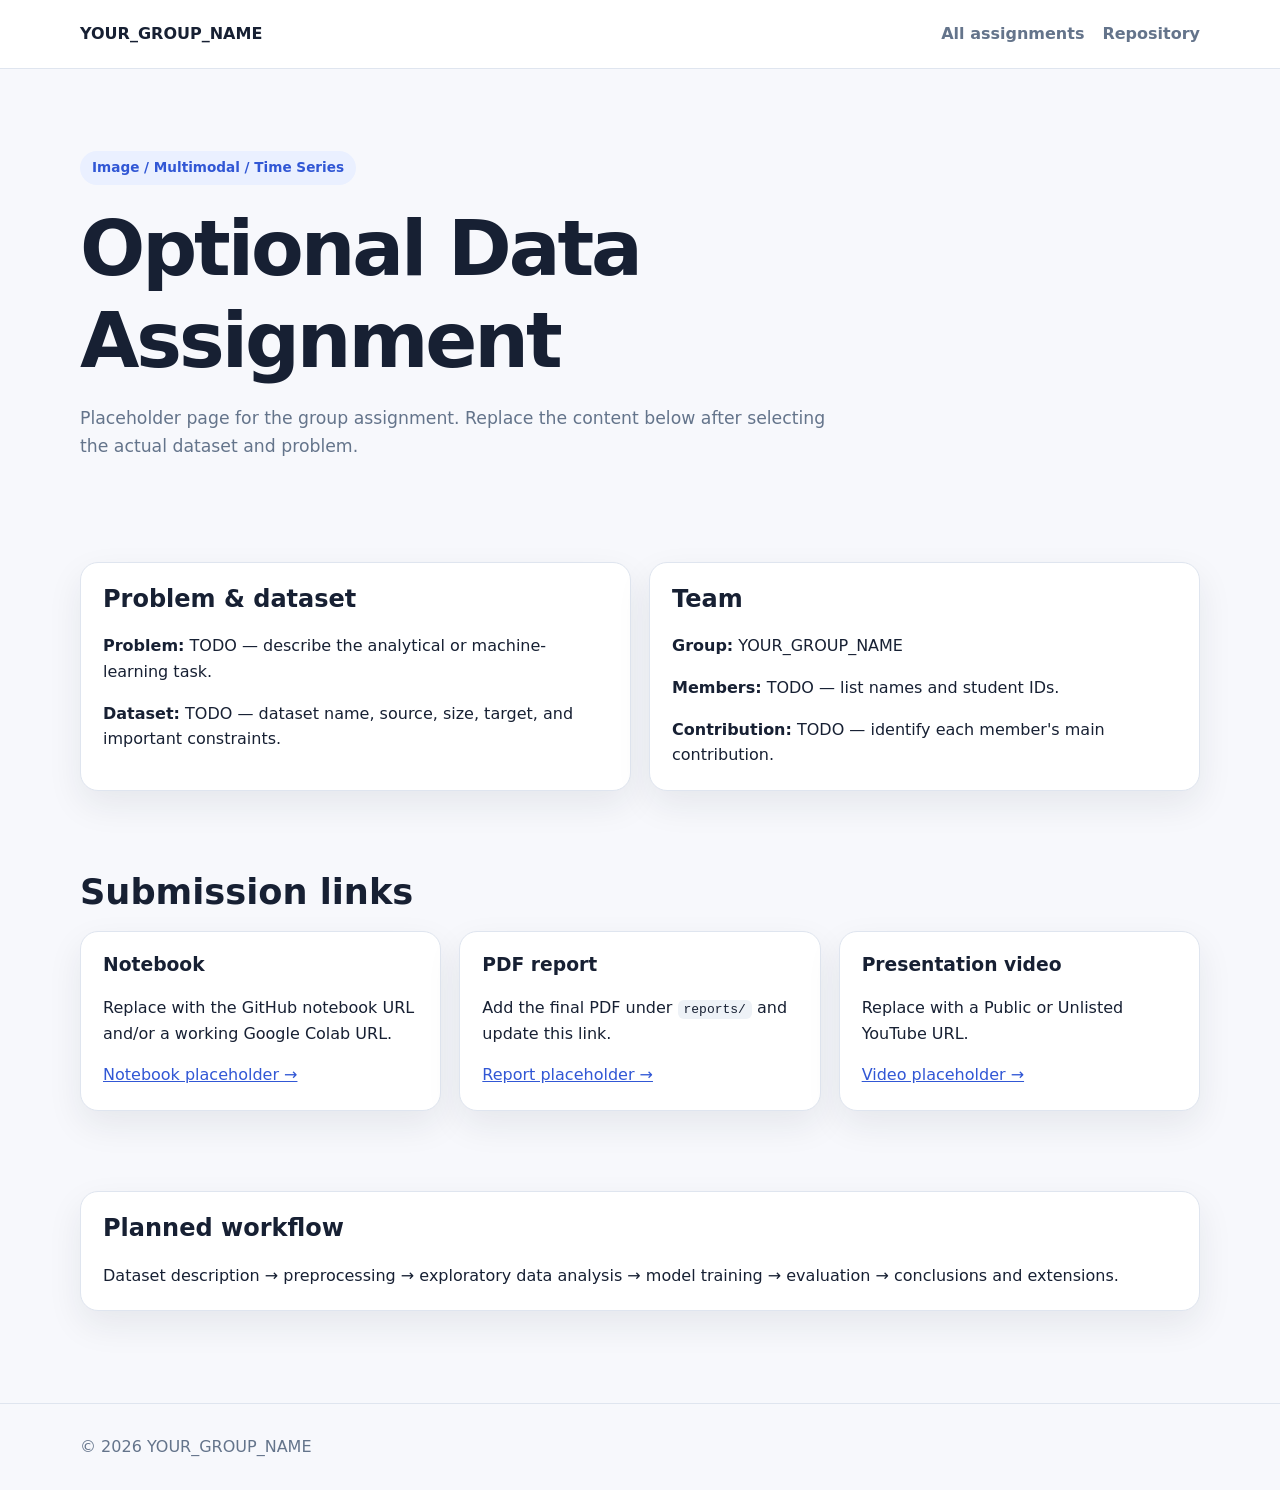
==== docs/assignments/optional/index.html @ 75478187 "first commit" ====
<!doctype html>
<html lang="en">
<head>
  <meta charset="utf-8" />
  <meta name="viewport" content="width=device-width, initial-scale=1" />
  <title>Optional Data Assignment | YOUR_GROUP_NAME</title>
  <link rel="stylesheet" href="../../assets/css/styles.css" />
</head>
<body>
  <header class="site-header">
    <div class="container nav">
      <a class="brand" href="../../">YOUR_GROUP_NAME</a>
      <nav class="nav-links" aria-label="Assignment navigation">
        <a href="../../#assignments">All assignments</a>
        <a href="https://github.com/YOUR_GITHUB_OR_ORG/YOUR_REPOSITORY">Repository</a>
      </nav>
    </div>
  </header>

  <main>
    <section class="hero">
      <div class="container">
        <span class="eyebrow">Image / Multimodal / Time Series</span>
        <h1>Optional Data Assignment</h1>
        <p>Placeholder page for the group assignment. Replace the content below after selecting the actual dataset and problem.</p>
      </div>
    </section>

    <section class="section">
      <div class="container grid two">
        <article class="card">
          <h2>Problem &amp; dataset</h2>
          <p><strong>Problem:</strong> TODO — describe the analytical or machine-learning task.</p>
          <p><strong>Dataset:</strong> TODO — dataset name, source, size, target, and important constraints.</p>
        </article>

        <article class="card">
          <h2>Team</h2>
          <p><strong>Group:</strong> YOUR_GROUP_NAME</p>
          <p><strong>Members:</strong> TODO — list names and student IDs.</p>
          <p><strong>Contribution:</strong> TODO — identify each member's main contribution.</p>
        </article>
      </div>
    </section>

    <section class="section">
      <div class="container">
        <h2 class="section-title">Submission links</h2>
        <div class="grid three">
          <article class="card">
            <h3>Notebook</h3>
            <p>Replace with the GitHub notebook URL and/or a working Google Colab URL.</p>
            <a href="../../../notebooks/optional.ipynb">Notebook placeholder →</a>
          </article>
          <article class="card">
            <h3>PDF report</h3>
            <p>Add the final PDF under <code>reports/</code> and update this link.</p>
            <a href="#">Report placeholder →</a>
          </article>
          <article class="card">
            <h3>Presentation video</h3>
            <p>Replace with a Public or Unlisted YouTube URL.</p>
            <a href="#">Video placeholder →</a>
          </article>
        </div>
      </div>
    </section>

    <section class="section">
      <div class="container card">
        <h2>Planned workflow</h2>
        <p>Dataset description → preprocessing → exploratory data analysis → model training → evaluation → conclusions and extensions.</p>
      </div>
    </section>
  </main>

  <footer>
    <div class="container">© <span data-year></span> YOUR_GROUP_NAME</div>
  </footer>
  <script src="../../assets/js/main.js"></script>
</body>
</html>
---- docs/assets/css/styles.css ----
:root {
  --bg: #f7f8fc;
  --surface: #ffffff;
  --text: #172033;
  --muted: #64748b;
  --primary: #3157d5;
  --primary-soft: #eaf0ff;
  --border: #dfe5ef;
  --shadow: 0 14px 35px rgba(23, 32, 51, 0.08);
}

* { box-sizing: border-box; }

html { scroll-behavior: smooth; }

body {
  margin: 0;
  font-family: Inter, ui-sans-serif, system-ui, -apple-system, BlinkMacSystemFont, "Segoe UI", sans-serif;
  color: var(--text);
  background: var(--bg);
  line-height: 1.6;
}

a { color: var(--primary); }

a:hover { text-decoration-thickness: 2px; }

.container {
  width: min(1120px, calc(100% - 32px));
  margin: 0 auto;
}

.site-header {
  position: sticky;
  top: 0;
  z-index: 20;
  background: rgba(255, 255, 255, 0.92);
  backdrop-filter: blur(12px);
  border-bottom: 1px solid var(--border);
}

.nav {
  min-height: 68px;
  display: flex;
  align-items: center;
  justify-content: space-between;
  gap: 24px;
}

.brand {
  font-weight: 800;
  color: var(--text);
  text-decoration: none;
}

.nav-links {
  display: flex;
  flex-wrap: wrap;
  gap: 18px;
}

.nav-links a {
  color: var(--muted);
  text-decoration: none;
  font-weight: 600;
}

.hero {
  padding: 82px 0 54px;
}

.eyebrow {
  display: inline-flex;
  padding: 6px 12px;
  border-radius: 999px;
  background: var(--primary-soft);
  color: var(--primary);
  font-weight: 800;
  font-size: 0.85rem;
}

h1, h2, h3 {
  line-height: 1.2;
  margin-top: 0;
}

h1 {
  max-width: 860px;
  margin-top: 18px;
  margin-bottom: 18px;
  font-size: clamp(2.2rem, 7vw, 4.8rem);
  letter-spacing: -0.04em;
}

.hero p {
  max-width: 760px;
  color: var(--muted);
  font-size: 1.08rem;
}

.actions {
  display: flex;
  flex-wrap: wrap;
  gap: 12px;
  margin-top: 28px;
}

.button {
  display: inline-flex;
  align-items: center;
  justify-content: center;
  min-height: 44px;
  padding: 0 18px;
  border-radius: 12px;
  border: 1px solid var(--primary);
  background: var(--primary);
  color: white;
  text-decoration: none;
  font-weight: 800;
}

.button.secondary {
  color: var(--primary);
  background: white;
}

.section {
  padding: 30px 0 50px;
}

.section-title {
  margin-bottom: 18px;
  font-size: clamp(1.5rem, 4vw, 2.2rem);
}

.grid {
  display: grid;
  gap: 18px;
}

.grid.two { grid-template-columns: repeat(2, minmax(0, 1fr)); }
.grid.three { grid-template-columns: repeat(3, minmax(0, 1fr)); }

.card {
  padding: 22px;
  background: var(--surface);
  border: 1px solid var(--border);
  border-radius: 18px;
  box-shadow: var(--shadow);
}

.card p:last-child { margin-bottom: 0; }

.meta-list {
  display: grid;
  gap: 10px;
  margin: 0;
  padding: 0;
  list-style: none;
}

.meta-list strong { display: inline-block; min-width: 145px; }

.assignment-card {
  display: flex;
  flex-direction: column;
  min-height: 220px;
}

.assignment-card .tag {
  align-self: flex-start;
  margin-bottom: 18px;
  padding: 5px 9px;
  border-radius: 999px;
  background: #eef2f7;
  color: #40506b;
  font-size: 0.78rem;
  font-weight: 800;
}

.assignment-card a {
  margin-top: auto;
  font-weight: 800;
}

.notice {
  border-left: 4px solid var(--primary);
  background: var(--primary-soft);
  padding: 16px 18px;
  border-radius: 0 12px 12px 0;
}

footer {
  margin-top: 42px;
  padding: 30px 0;
  color: var(--muted);
  border-top: 1px solid var(--border);
}

code {
  padding: 2px 6px;
  border-radius: 6px;
  background: #eef2f7;
}

@media (max-width: 780px) {
  .nav { align-items: flex-start; padding: 16px 0; }
  .nav-links { justify-content: flex-end; }
  .grid.two, .grid.three { grid-template-columns: 1fr; }
  .meta-list strong { min-width: auto; display: block; }
}
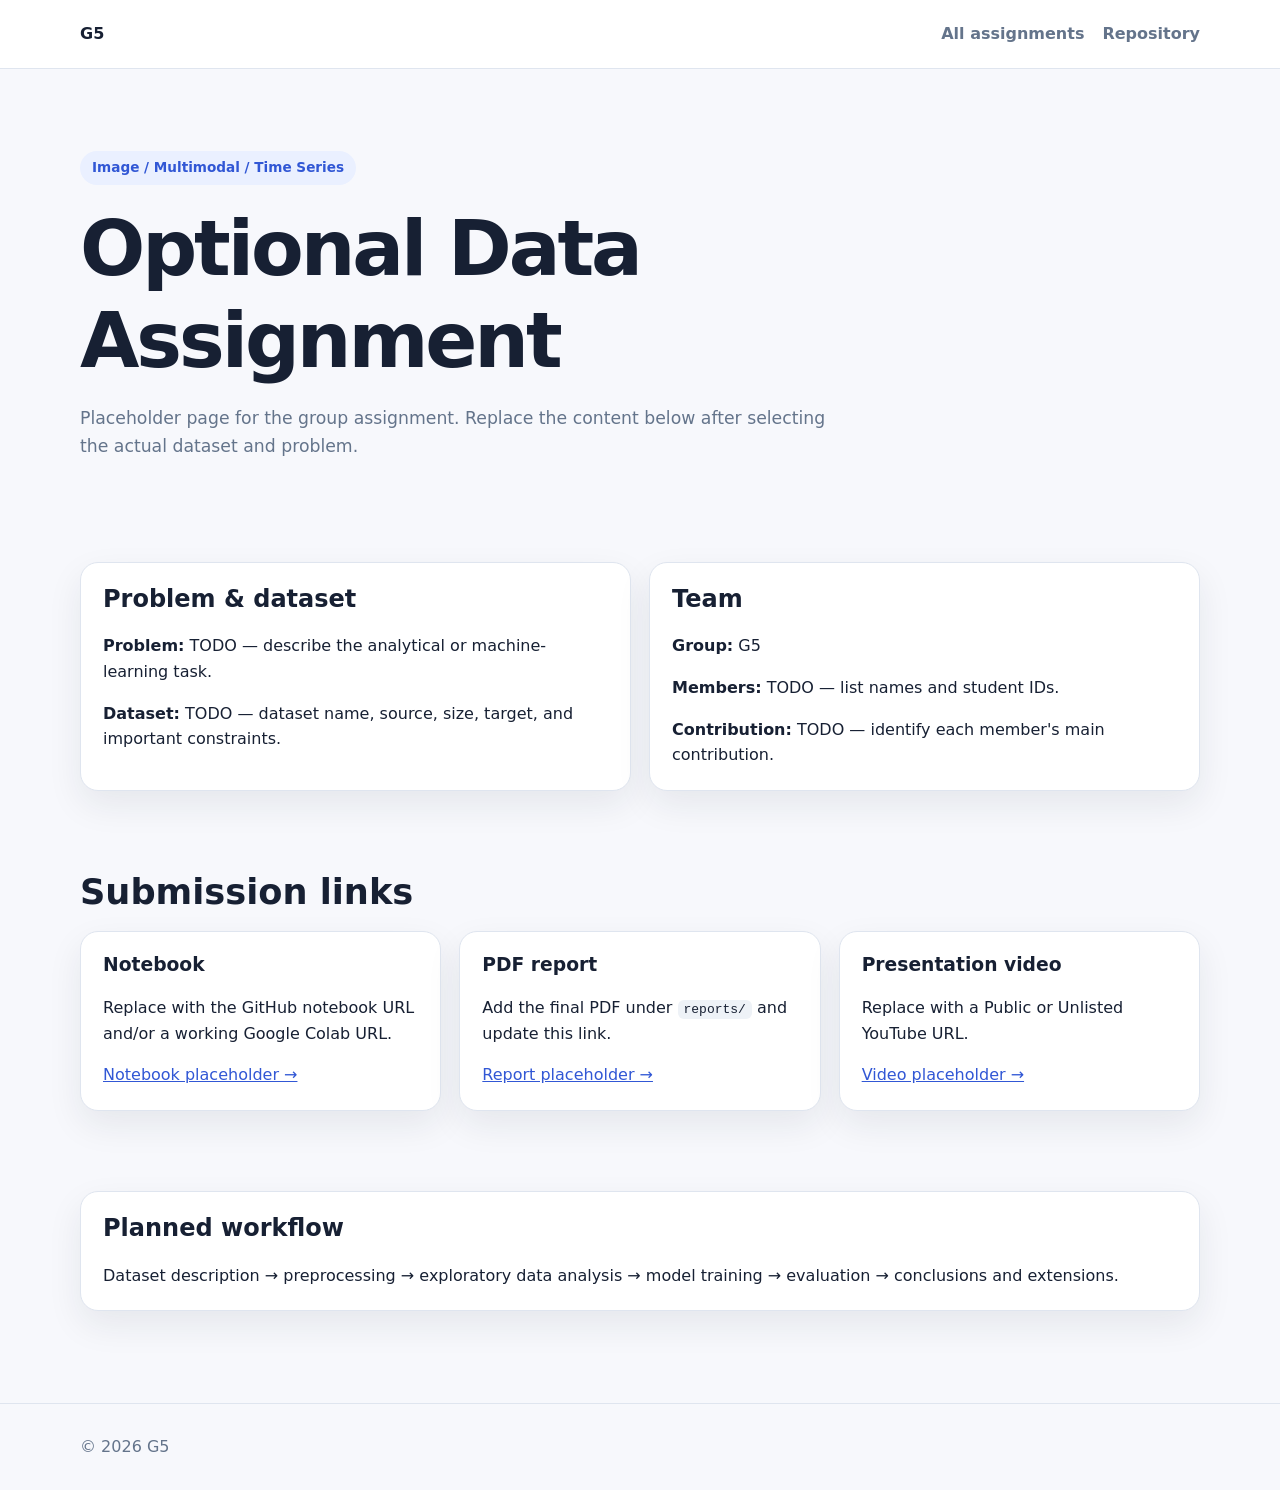
==== commit c13e522c: "Add text.ipynb implementation" ====
--- a/docs/assignments/optional/index.html
+++ b/docs/assignments/optional/index.html
@@ -3,16 +3,16 @@
 <head>
   <meta charset="utf-8" />
   <meta name="viewport" content="width=device-width, initial-scale=1" />
-  <title>Optional Data Assignment | YOUR_GROUP_NAME</title>
+  <title>Optional Data Assignment | G5</title>
   <link rel="stylesheet" href="../../assets/css/styles.css" />
 </head>
 <body>
   <header class="site-header">
     <div class="container nav">
-      <a class="brand" href="../../">YOUR_GROUP_NAME</a>
+      <a class="brand" href="../../">G5</a>
       <nav class="nav-links" aria-label="Assignment navigation">
         <a href="../../#assignments">All assignments</a>
-        <a href="https://github.com/YOUR_GITHUB_OR_ORG/YOUR_REPOSITORY">Repository</a>
+        <a href="https://github.com/nguyenvanhau896/data-analysis-and-visualization">Repository</a>
       </nav>
     </div>
   </header>
@@ -36,7 +36,7 @@
 
         <article class="card">
           <h2>Team</h2>
-          <p><strong>Group:</strong> YOUR_GROUP_NAME</p>
+          <p><strong>Group:</strong> G5</p>
           <p><strong>Members:</strong> TODO — list names and student IDs.</p>
           <p><strong>Contribution:</strong> TODO — identify each member's main contribution.</p>
         </article>
@@ -75,7 +75,7 @@
   </main>
 
   <footer>
-    <div class="container">© <span data-year></span> YOUR_GROUP_NAME</div>
+    <div class="container">© <span data-year></span> G5</div>
   </footer>
   <script src="../../assets/js/main.js"></script>
 </body>
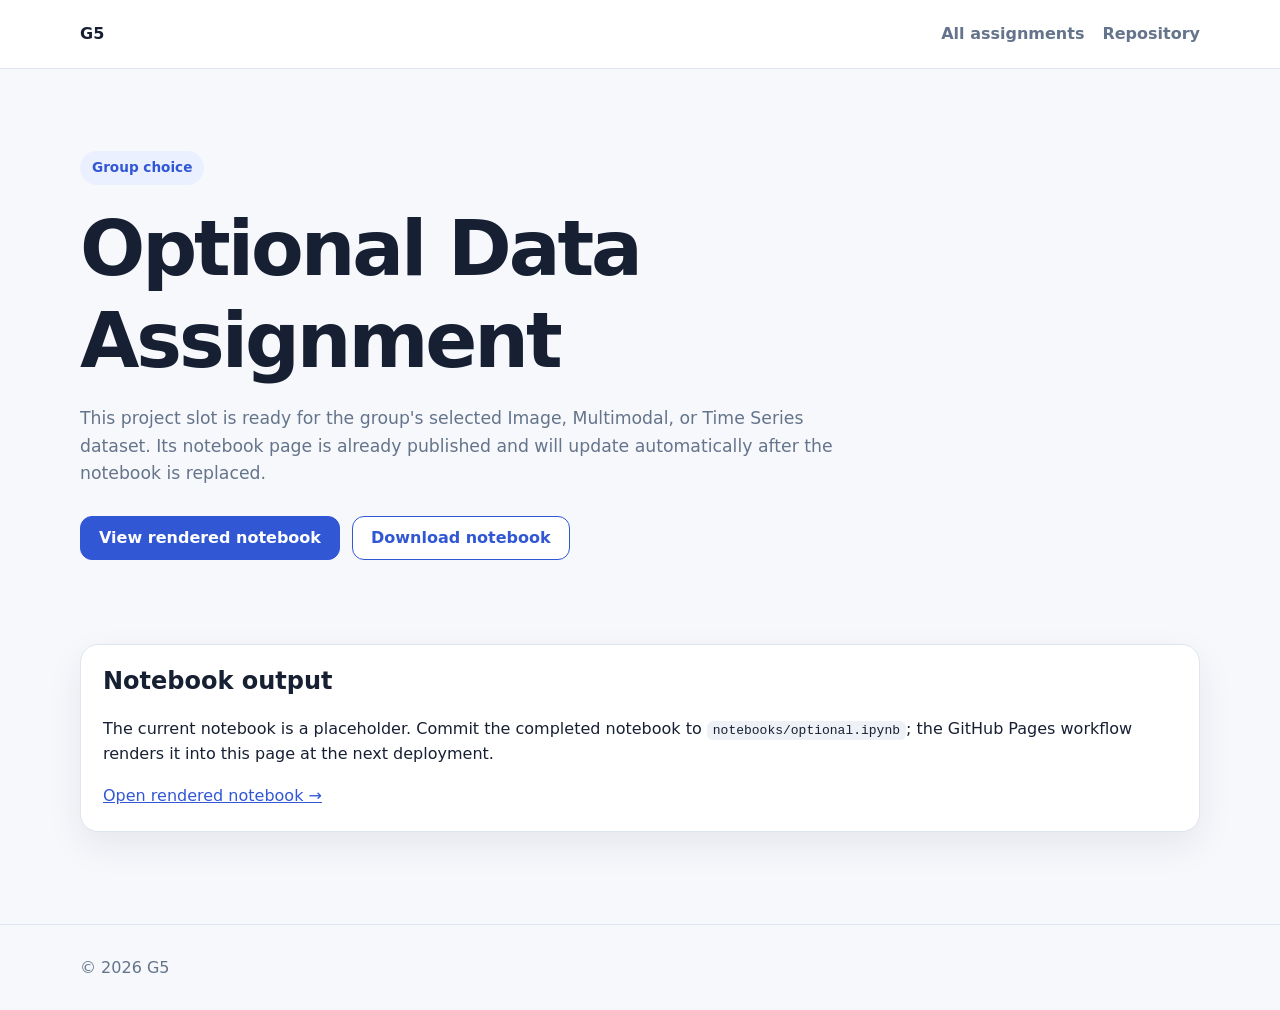
==== commit 08b27417: "Update display tabular notebook" ====
--- a/docs/assignments/optional/index.html
+++ b/docs/assignments/optional/index.html
@@ -1,82 +1,7 @@
 <!doctype html>
-<html lang="en">
-<head>
-  <meta charset="utf-8" />
-  <meta name="viewport" content="width=device-width, initial-scale=1" />
-  <title>Optional Data Assignment | G5</title>
-  <link rel="stylesheet" href="../../assets/css/styles.css" />
-</head>
-<body>
-  <header class="site-header">
-    <div class="container nav">
-      <a class="brand" href="../../">G5</a>
-      <nav class="nav-links" aria-label="Assignment navigation">
-        <a href="../../#assignments">All assignments</a>
-        <a href="https://github.com/nguyenvanhau896/data-analysis-and-visualization">Repository</a>
-      </nav>
-    </div>
-  </header>
-
-  <main>
-    <section class="hero">
-      <div class="container">
-        <span class="eyebrow">Image / Multimodal / Time Series</span>
-        <h1>Optional Data Assignment</h1>
-        <p>Placeholder page for the group assignment. Replace the content below after selecting the actual dataset and problem.</p>
-      </div>
-    </section>
-
-    <section class="section">
-      <div class="container grid two">
-        <article class="card">
-          <h2>Problem &amp; dataset</h2>
-          <p><strong>Problem:</strong> TODO — describe the analytical or machine-learning task.</p>
-          <p><strong>Dataset:</strong> TODO — dataset name, source, size, target, and important constraints.</p>
-        </article>
-
-        <article class="card">
-          <h2>Team</h2>
-          <p><strong>Group:</strong> G5</p>
-          <p><strong>Members:</strong> TODO — list names and student IDs.</p>
-          <p><strong>Contribution:</strong> TODO — identify each member's main contribution.</p>
-        </article>
-      </div>
-    </section>
-
-    <section class="section">
-      <div class="container">
-        <h2 class="section-title">Submission links</h2>
-        <div class="grid three">
-          <article class="card">
-            <h3>Notebook</h3>
-            <p>Replace with the GitHub notebook URL and/or a working Google Colab URL.</p>
-            <a href="../../../notebooks/optional.ipynb">Notebook placeholder →</a>
-          </article>
-          <article class="card">
-            <h3>PDF report</h3>
-            <p>Add the final PDF under <code>reports/</code> and update this link.</p>
-            <a href="#">Report placeholder →</a>
-          </article>
-          <article class="card">
-            <h3>Presentation video</h3>
-            <p>Replace with a Public or Unlisted YouTube URL.</p>
-            <a href="#">Video placeholder →</a>
-          </article>
-        </div>
-      </div>
-    </section>
-
-    <section class="section">
-      <div class="container card">
-        <h2>Planned workflow</h2>
-        <p>Dataset description → preprocessing → exploratory data analysis → model training → evaluation → conclusions and extensions.</p>
-      </div>
-    </section>
-  </main>
-
-  <footer>
-    <div class="container">© <span data-year></span> G5</div>
-  </footer>
-  <script src="../../assets/js/main.js"></script>
-</body>
-</html>
+<html lang="en"><head><meta charset="utf-8"><meta name="viewport" content="width=device-width, initial-scale=1">
+<title>Optional Data Assignment | G5</title><link rel="stylesheet" href="../../assets/css/styles.css"></head>
+<body><header class="site-header"><div class="container nav"><a class="brand" href="../../">G5</a><nav class="nav-links" aria-label="Assignment navigation"><a href="../../#assignments">All assignments</a><a href="https://github.com/nguyenvanhau896/data-analysis-and-visualization">Repository</a></nav></div></header>
+<main><section class="hero"><div class="container"><span class="eyebrow">Group choice</span><h1>Optional Data Assignment</h1><p>This project slot is ready for the group&apos;s selected Image, Multimodal, or Time Series dataset. Its notebook page is already published and will update automatically after the notebook is replaced.</p><div class="actions"><a class="button" href="optional-notebook.html">View rendered notebook</a><a class="button secondary" href="../../../notebooks/optional.ipynb">Download notebook</a></div></div></section>
+<section class="section"><div class="container card"><h2>Notebook output</h2><p>The current notebook is a placeholder. Commit the completed notebook to <code>notebooks/optional.ipynb</code>; the GitHub Pages workflow renders it into this page at the next deployment.</p><a href="optional-notebook.html">Open rendered notebook &rarr;</a></div></section></main>
+<footer><div class="container">&copy; <span data-year></span> G5</div></footer><script src="../../assets/js/main.js"></script></body></html>
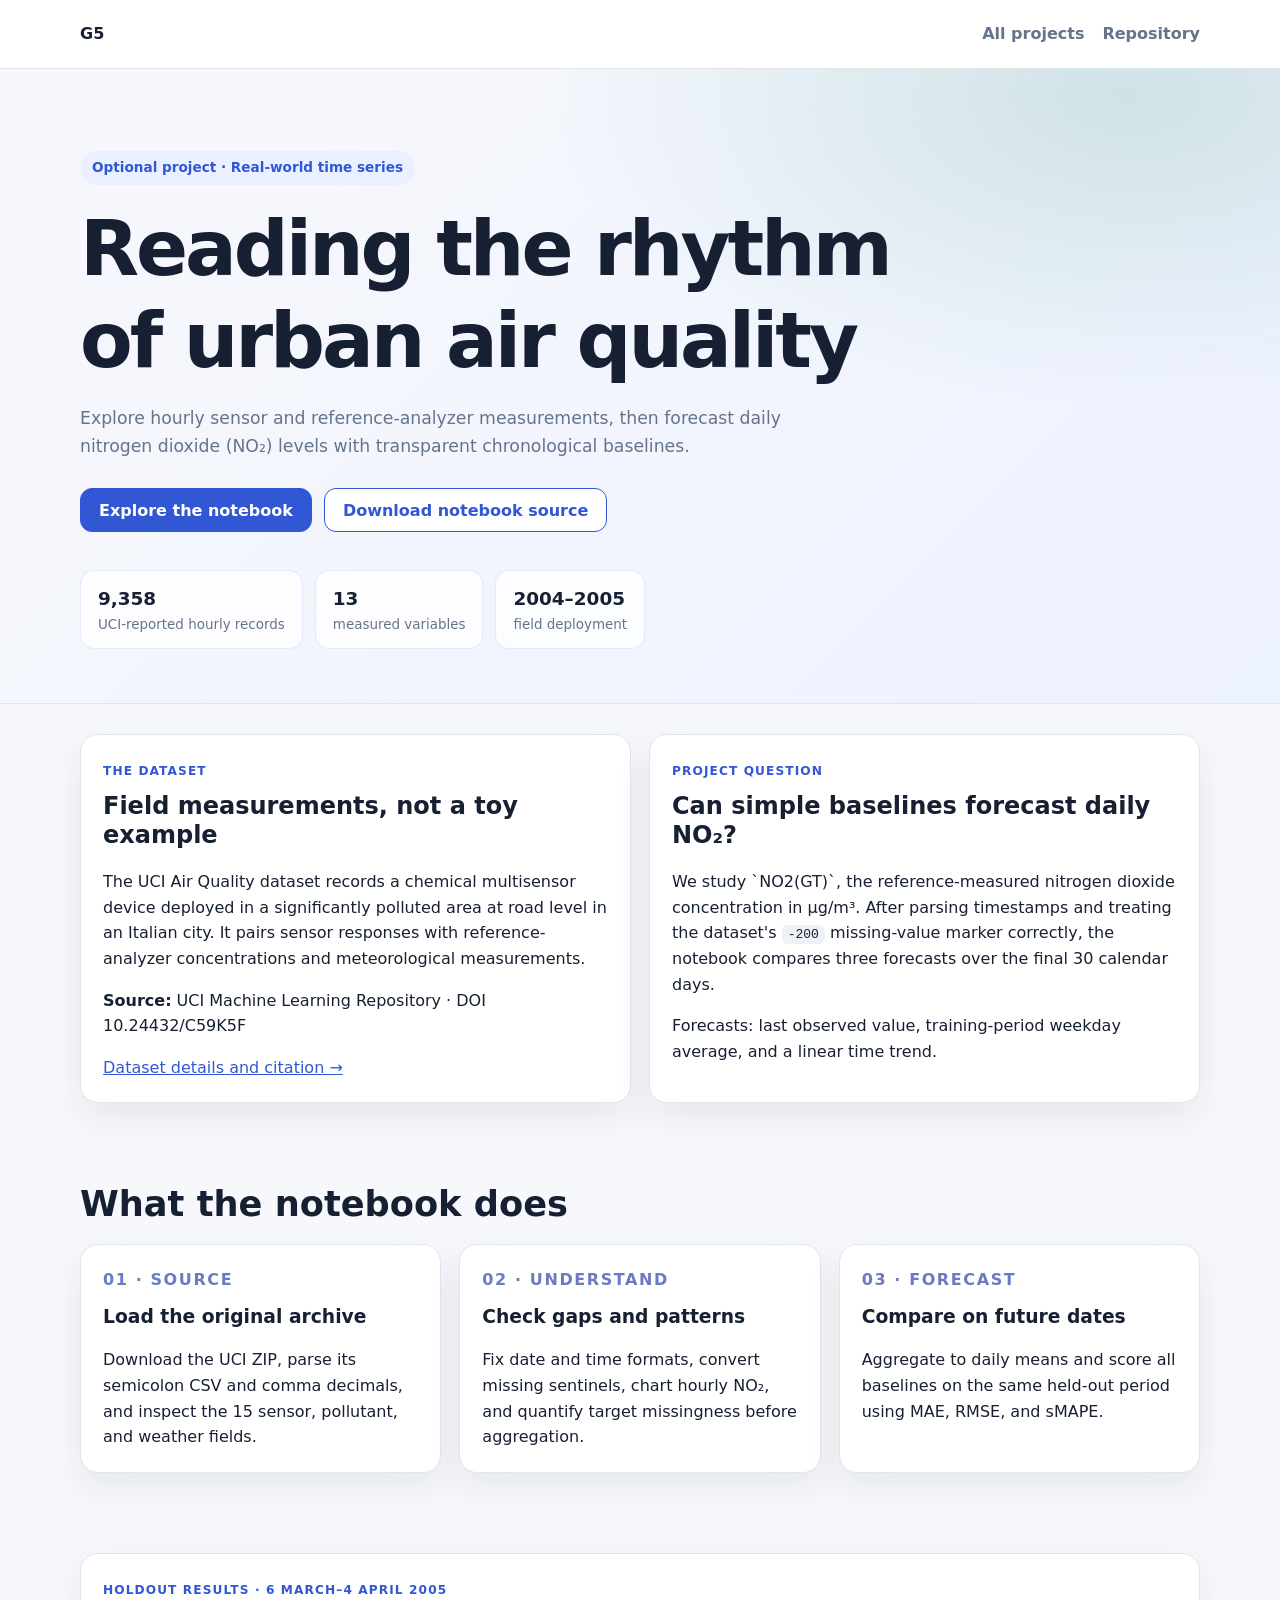
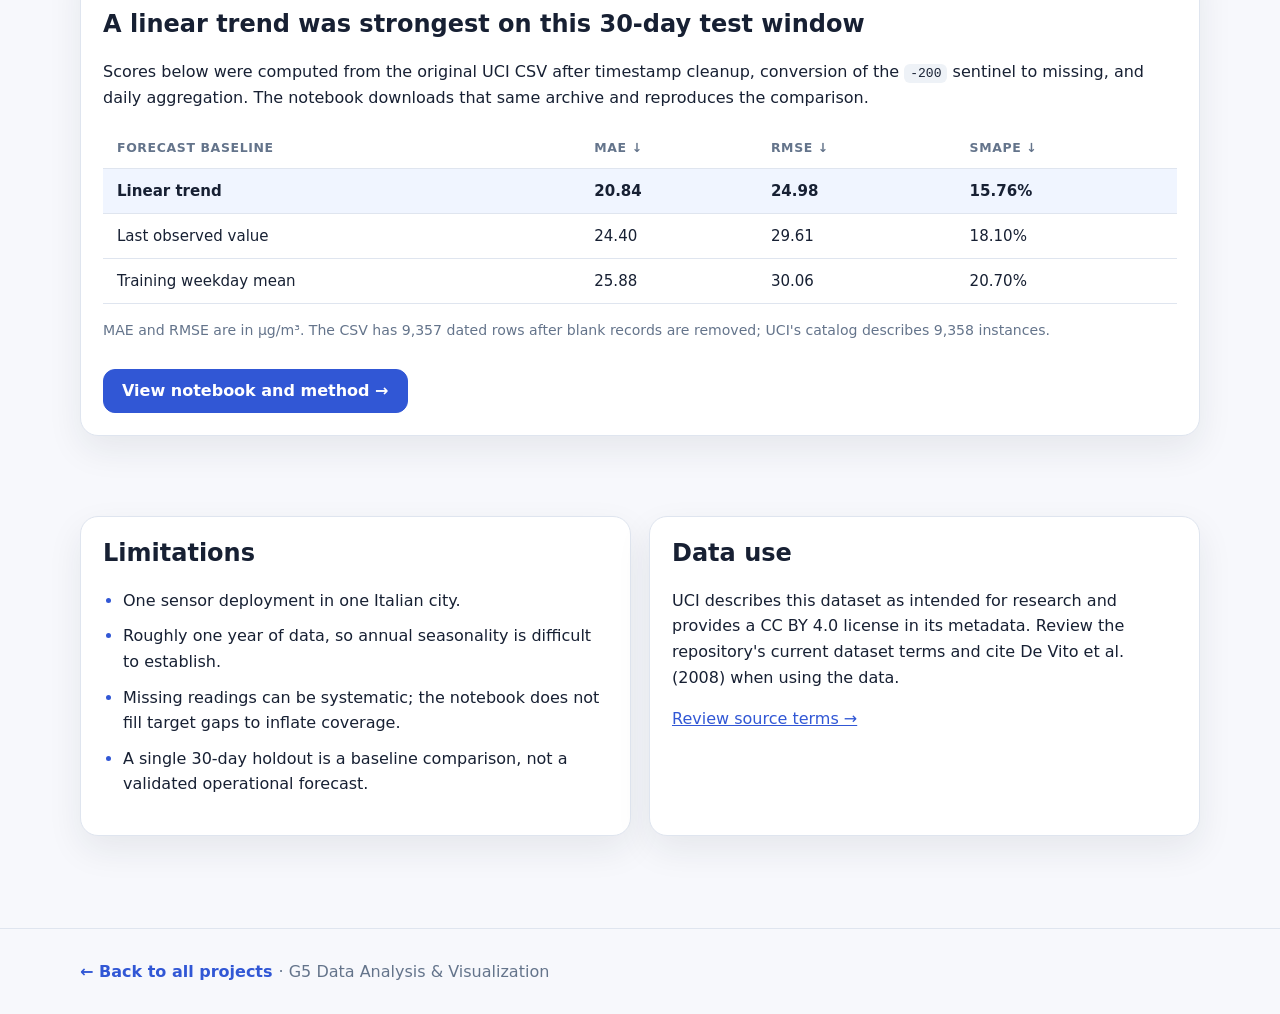
==== commit 6c5f8b0c: "Update optional.ipynb and change the frontend" ====
--- a/docs/assignments/optional/index.html
+++ b/docs/assignments/optional/index.html
@@ -1,7 +1,18 @@
 <!doctype html>
-<html lang="en"><head><meta charset="utf-8"><meta name="viewport" content="width=device-width, initial-scale=1">
-<title>Optional Data Assignment | G5</title><link rel="stylesheet" href="../../assets/css/styles.css"></head>
-<body><header class="site-header"><div class="container nav"><a class="brand" href="../../">G5</a><nav class="nav-links" aria-label="Assignment navigation"><a href="../../#assignments">All assignments</a><a href="https://github.com/nguyenvanhau896/data-analysis-and-visualization">Repository</a></nav></div></header>
-<main><section class="hero"><div class="container"><span class="eyebrow">Group choice</span><h1>Optional Data Assignment</h1><p>This project slot is ready for the group&apos;s selected Image, Multimodal, or Time Series dataset. Its notebook page is already published and will update automatically after the notebook is replaced.</p><div class="actions"><a class="button" href="optional-notebook.html">View rendered notebook</a><a class="button secondary" href="../../../notebooks/optional.ipynb">Download notebook</a></div></div></section>
-<section class="section"><div class="container card"><h2>Notebook output</h2><p>The current notebook is a placeholder. Commit the completed notebook to <code>notebooks/optional.ipynb</code>; the GitHub Pages workflow renders it into this page at the next deployment.</p><a href="optional-notebook.html">Open rendered notebook &rarr;</a></div></section></main>
-<footer><div class="container">&copy; <span data-year></span> G5</div></footer><script src="../../assets/js/main.js"></script></body></html>
+<html lang="en">
+<head>
+  <meta charset="utf-8" /><meta name="viewport" content="width=device-width, initial-scale=1" />
+  <meta name="description" content="Real-world air-quality time-series analysis using the UCI Air Quality dataset." />
+  <title>Air Quality Time Series | G5</title><link rel="stylesheet" href="../../assets/css/styles.css" />
+</head>
+<body>
+  <header class="site-header"><div class="container nav"><a class="brand" href="../../">G5</a><nav class="nav-links" aria-label="Assignment navigation"><a href="../../#assignments">All projects</a><a href="https://github.com/nguyenvanhau896/data-analysis-and-visualization">Repository</a></nav></div></header>
+  <main>
+    <section class="hero hero-featured"><div class="container"><span class="eyebrow">Optional project · Real-world time series</span><h1>Reading the rhythm of urban air quality</h1><p>Explore hourly sensor and reference-analyzer measurements, then forecast daily nitrogen dioxide (NO₂) levels with transparent chronological baselines.</p><div class="actions"><a class="button" href="optional-notebook.html">Explore the notebook</a><a class="button secondary" href="../../../notebooks/optional.ipynb">Download notebook source</a></div><div class="project-stats" aria-label="Dataset overview"><div><strong>9,358</strong><span>UCI-reported hourly records</span></div><div><strong>13</strong><span>measured variables</span></div><div><strong>2004–2005</strong><span>field deployment</span></div></div></div></section>
+    <section class="section"><div class="container grid two"><article class="card"><span class="card-kicker">The dataset</span><h2>Field measurements, not a toy example</h2><p>The UCI Air Quality dataset records a chemical multisensor device deployed in a significantly polluted area at road level in an Italian city. It pairs sensor responses with reference-analyzer concentrations and meteorological measurements.</p><p><strong>Source:</strong> UCI Machine Learning Repository · DOI 10.24432/C59K5F</p><a href="https://archive.ics.uci.edu/dataset/360/air+quality" target="_blank" rel="noreferrer">Dataset details and citation &rarr;</a></article><article class="card"><span class="card-kicker">Project question</span><h2>Can simple baselines forecast daily NO₂?</h2><p>We study `NO2(GT)`, the reference-measured nitrogen dioxide concentration in µg/m³. After parsing timestamps and treating the dataset's <code>-200</code> missing-value marker correctly, the notebook compares three forecasts over the final 30 calendar days.</p><p>Forecasts: last observed value, training-period weekday average, and a linear time trend.</p></article></div></section>
+    <section class="section"><div class="container"><h2 class="section-title">What the notebook does</h2><div class="grid three"><article class="card step-card"><span class="step-number">01 · SOURCE</span><h3>Load the original archive</h3><p>Download the UCI ZIP, parse its semicolon CSV and comma decimals, and inspect the 15 sensor, pollutant, and weather fields.</p></article><article class="card step-card"><span class="step-number">02 · UNDERSTAND</span><h3>Check gaps and patterns</h3><p>Fix date and time formats, convert missing sentinels, chart hourly NO₂, and quantify target missingness before aggregation.</p></article><article class="card step-card"><span class="step-number">03 · FORECAST</span><h3>Compare on future dates</h3><p>Aggregate to daily means and score all baselines on the same held-out period using MAE, RMSE, and sMAPE.</p></article></div></div></section>
+    <section class="section"><div class="container card"><span class="card-kicker">Holdout results · 6 March–4 April 2005</span><h2>A linear trend was strongest on this 30-day test window</h2><p>Scores below were computed from the original UCI CSV after timestamp cleanup, conversion of the <code>-200</code> sentinel to missing, and daily aggregation. The notebook downloads that same archive and reproduces the comparison.</p><div class="table-wrap"><table class="results-table"><thead><tr><th>Forecast baseline</th><th>MAE ↓</th><th>RMSE ↓</th><th>sMAPE ↓</th></tr></thead><tbody><tr><td>Linear trend</td><td>20.84</td><td>24.98</td><td>15.76%</td></tr><tr><td>Last observed value</td><td>24.40</td><td>29.61</td><td>18.10%</td></tr><tr><td>Training weekday mean</td><td>25.88</td><td>30.06</td><td>20.70%</td></tr></tbody></table></div><p class="result-note">MAE and RMSE are in µg/m³. The CSV has 9,357 dated rows after blank records are removed; UCI's catalog describes 9,358 instances.</p><div class="actions"><a class="button" href="optional-notebook.html">View notebook and method &rarr;</a></div></div></section>
+    <section class="section"><div class="container grid two"><article class="card"><h2>Limitations</h2><ul class="clean-list"><li>One sensor deployment in one Italian city.</li><li>Roughly one year of data, so annual seasonality is difficult to establish.</li><li>Missing readings can be systematic; the notebook does not fill target gaps to inflate coverage.</li><li>A single 30-day holdout is a baseline comparison, not a validated operational forecast.</li></ul></article><article class="card"><h2>Data use</h2><p>UCI describes this dataset as intended for research and provides a CC BY 4.0 license in its metadata. Review the repository's current dataset terms and cite De Vito et al. (2008) when using the data.</p><a href="https://archive.ics.uci.edu/dataset/360/air+quality" target="_blank" rel="noreferrer">Review source terms &rarr;</a></article></div></section>
+  </main>
+  <footer><div class="container"><a href="../../#assignments">&larr; Back to all projects</a><span> · G5 Data Analysis &amp; Visualization</span></div></footer><script src="../../assets/js/main.js"></script>
+</body></html>
--- a/docs/assets/css/styles.css
+++ b/docs/assets/css/styles.css
@@ -68,6 +68,16 @@
 .hero {
   padding: 82px 0 54px;
 }
+
+.hero-featured {
+  position: relative;
+  overflow: hidden;
+  background: radial-gradient(ellipse at 88% 4%, rgba(97, 168, 154, .24), transparent 36%), linear-gradient(135deg, #f7f8fc 5%, #edf2ff 100%);
+  border-bottom: 1px solid var(--border);
+}
+
+.hero-featured h1 { max-width: 900px; }
+.hero-featured .container { position: relative; }
 
 .eyebrow {
   display: inline-flex;
@@ -151,6 +161,65 @@
 
 .card p:last-child { margin-bottom: 0; }
 
+.card-kicker {
+  display: inline-block;
+  margin-bottom: 10px;
+  color: var(--primary);
+  font-size: .76rem;
+  font-weight: 850;
+  letter-spacing: .09em;
+  text-transform: uppercase;
+}
+
+.project-stats {
+  display: flex;
+  flex-wrap: wrap;
+  gap: 12px;
+  margin-top: 38px;
+}
+
+.project-stats div {
+  min-width: 150px;
+  padding: 13px 17px;
+  background: rgba(255,255,255,.8);
+  border: 1px solid rgba(49,87,213,.12);
+  border-radius: 14px;
+}
+
+.project-stats strong, .project-stats span { display: block; }
+.project-stats strong { font-size: 1.15rem; }
+.project-stats span { color: var(--muted); font-size: .84rem; }
+
+.step-card { position: relative; min-height: 190px; }
+.step-number { display: inline-flex; margin-bottom: 14px; color: #6b7ac2; font-weight: 900; letter-spacing: .1em; }
+
+.results-panel {
+  display: flex;
+  align-items: center;
+  justify-content: space-between;
+  gap: 28px;
+  padding: clamp(22px, 4vw, 38px);
+  background: linear-gradient(120deg, #edf2ff, #fff 68%);
+  border: 1px solid var(--border);
+  border-radius: 20px;
+  box-shadow: var(--shadow);
+}
+
+.results-panel h2 { margin-bottom: 8px; }
+.results-panel p { max-width: 680px; color: var(--muted); margin-bottom: 0; }
+
+.clean-list { display: grid; gap: 10px; padding-left: 20px; }
+.clean-list li::marker { color: var(--primary); }
+.workflow-line { color: var(--muted); }
+.workflow-line span { color: var(--primary); font-weight: 800; padding: 0 4px; }
+
+.table-wrap { max-width: 100%; overflow-x: auto; margin: 18px 0 8px; }
+.results-table { width: 100%; border-collapse: collapse; text-align: left; font-size: .94rem; }
+.results-table th, .results-table td { padding: 10px 14px; border-bottom: 1px solid var(--border); white-space: nowrap; }
+.results-table th { color: var(--muted); font-size: .78rem; letter-spacing: .05em; text-transform: uppercase; }
+.results-table tbody tr:first-child { background: #f0f5ff; font-weight: 750; }
+.result-note { color: var(--muted); font-size: .88rem; }
+
 .meta-list {
   display: grid;
   gap: 10px;
@@ -197,6 +266,9 @@
   border-top: 1px solid var(--border);
 }
 
+footer .container { display: flex; flex-wrap: wrap; gap: 6px; }
+footer a { font-weight: 700; text-decoration: none; }
+
 code {
   padding: 2px 6px;
   border-radius: 6px;
@@ -208,4 +280,5 @@
   .nav-links { justify-content: flex-end; }
   .grid.two, .grid.three { grid-template-columns: 1fr; }
   .meta-list strong { min-width: auto; display: block; }
-}
+  .results-panel { align-items: flex-start; flex-direction: column; }
+}
